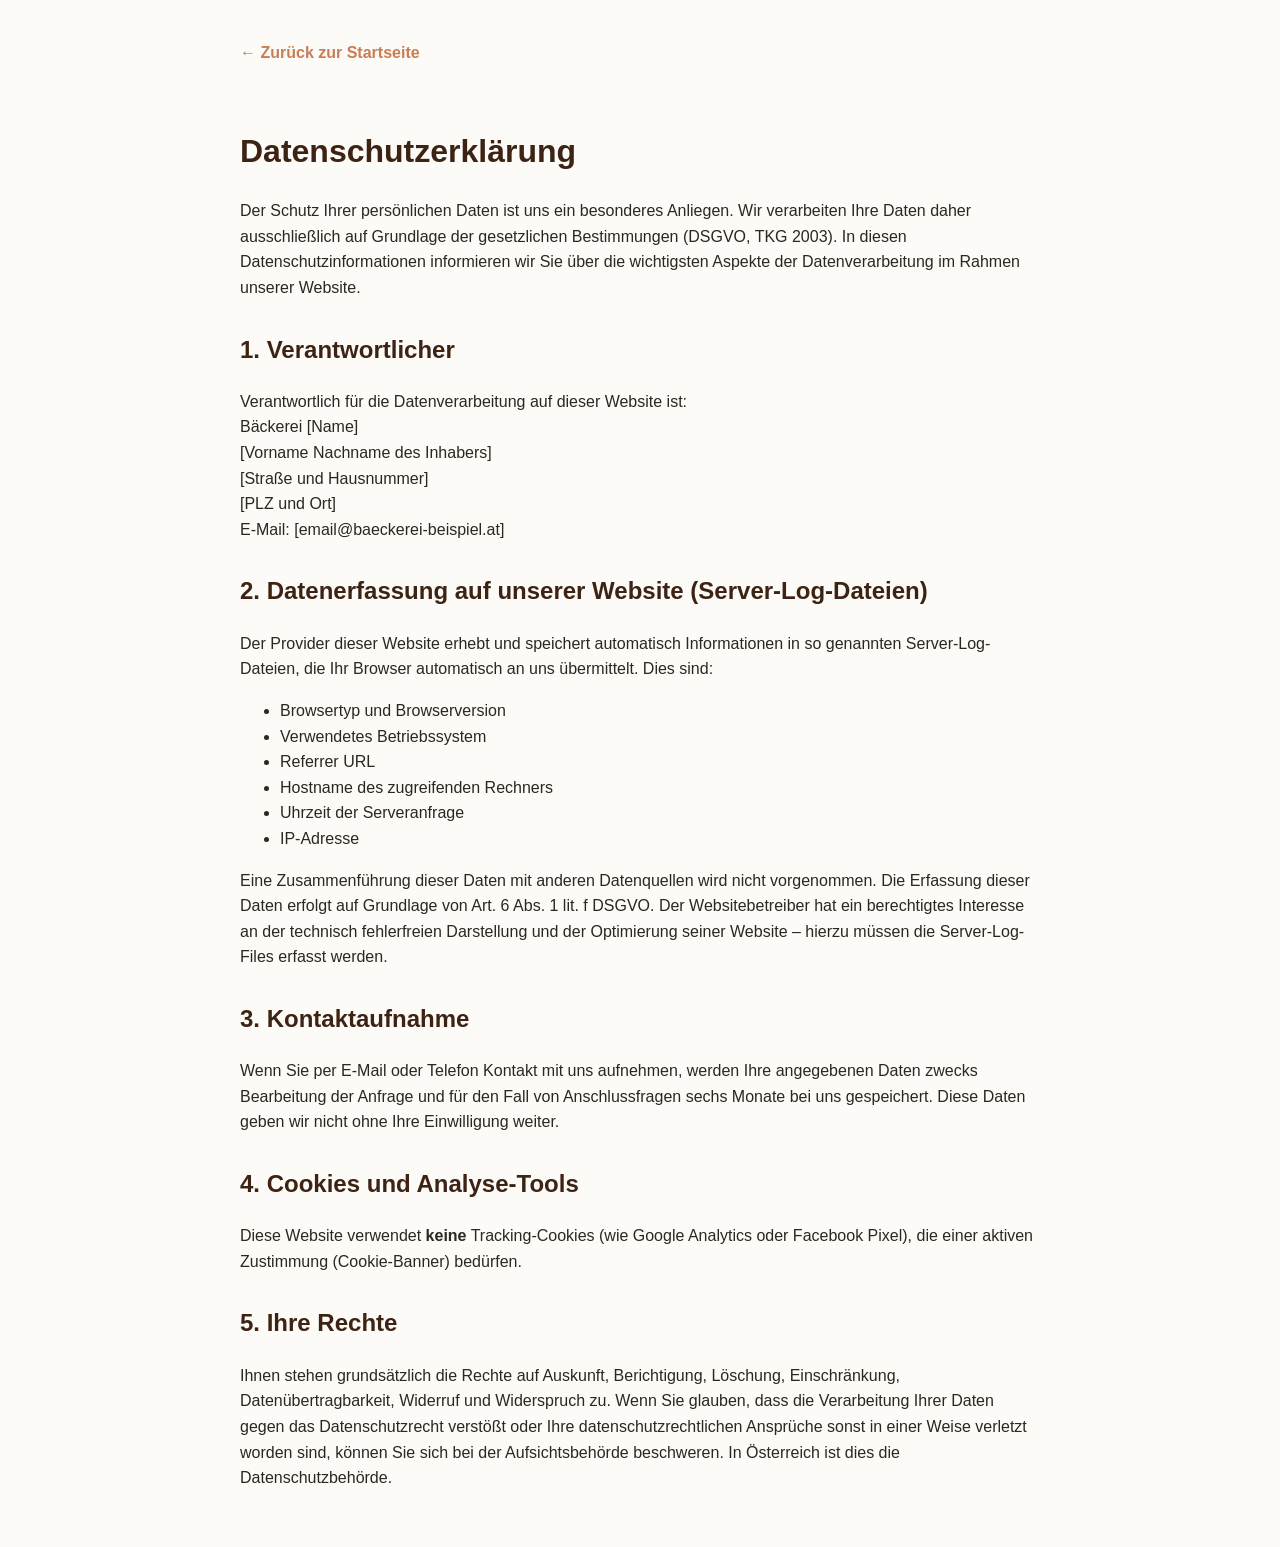
==== datenschutz.html @ de58e801 "3" ====
<!DOCTYPE html>
<html lang="de">
<head>
    <meta charset="UTF-8">
    <meta name="viewport" content="width=device-width, initial-scale=1.0">
    <title>Datenschutzerklärung – Bäckerei [Name]</title>
    <style>
        body {
            font-family: sans-serif;
            line-height: 1.6;
            color: #2D2623;
            background-color: #FDFBF7;
            max-width: 800px;
            margin: 0 auto;
            padding: 40px 20px;
        }
        h1, h2, h3 { color: #3D2314; margin-top: 30px; }
        a { color: #C87D55; text-decoration: none; }
        a:hover { text-decoration: underline; }
        .back-link { display: inline-block; margin-bottom: 30px; font-weight: bold; }
    </style>
</head>
<body>

    <a href="index.html" class="back-link">← Zurück zur Startseite</a>

    <h1>Datenschutzerklärung</h1>
    <p>Der Schutz Ihrer persönlichen Daten ist uns ein besonderes Anliegen. Wir verarbeiten Ihre Daten daher ausschließlich auf Grundlage der gesetzlichen Bestimmungen (DSGVO, TKG 2003). In diesen Datenschutzinformationen informieren wir Sie über die wichtigsten Aspekte der Datenverarbeitung im Rahmen unserer Website.</p>

    <h2>1. Verantwortlicher</h2>
    <p>
        Verantwortlich für die Datenverarbeitung auf dieser Website ist:<br>
        Bäckerei [Name]<br>
        [Vorname Nachname des Inhabers]<br>
        [Straße und Hausnummer]<br>
        [PLZ und Ort]<br>
        E-Mail: [email@baeckerei-beispiel.at]
    </p>

    <h2>2. Datenerfassung auf unserer Website (Server-Log-Dateien)</h2>
    <p>
        Der Provider dieser Website erhebt und speichert automatisch Informationen in so genannten Server-Log-Dateien, die Ihr Browser automatisch an uns übermittelt. Dies sind:<br>
        <ul>
            <li>Browsertyp und Browserversion</li>
            <li>Verwendetes Betriebssystem</li>
            <li>Referrer URL</li>
            <li>Hostname des zugreifenden Rechners</li>
            <li>Uhrzeit der Serveranfrage</li>
            <li>IP-Adresse</li>
        </ul>
        Eine Zusammenführung dieser Daten mit anderen Datenquellen wird nicht vorgenommen. Die Erfassung dieser Daten erfolgt auf Grundlage von Art. 6 Abs. 1 lit. f DSGVO. Der Websitebetreiber hat ein berechtigtes Interesse an der technisch fehlerfreien Darstellung und der Optimierung seiner Website – hierzu müssen die Server-Log-Files erfasst werden.
    </p>

    <h2>3. Kontaktaufnahme</h2>
    <p>
        Wenn Sie per E-Mail oder Telefon Kontakt mit uns aufnehmen, werden Ihre angegebenen Daten zwecks Bearbeitung der Anfrage und für den Fall von Anschlussfragen sechs Monate bei uns gespeichert. Diese Daten geben wir nicht ohne Ihre Einwilligung weiter.
    </p>

    <h2>4. Cookies und Analyse-Tools</h2>
    <p>
        Diese Website verwendet <strong>keine</strong> Tracking-Cookies (wie Google Analytics oder Facebook Pixel), die einer aktiven Zustimmung (Cookie-Banner) bedürfen.
    </p>

    <h2>5. Ihre Rechte</h2>
    <p>
        Ihnen stehen grundsätzlich die Rechte auf Auskunft, Berichtigung, Löschung, Einschränkung, Datenübertragbarkeit, Widerruf und Widerspruch zu. Wenn Sie glauben, dass die Verarbeitung Ihrer Daten gegen das Datenschutzrecht verstößt oder Ihre datenschutzrechtlichen Ansprüche sonst in einer Weise verletzt worden sind, können Sie sich bei der Aufsichtsbehörde beschweren. In Österreich ist dies die Datenschutzbehörde.
    </p>

</body>
</html>
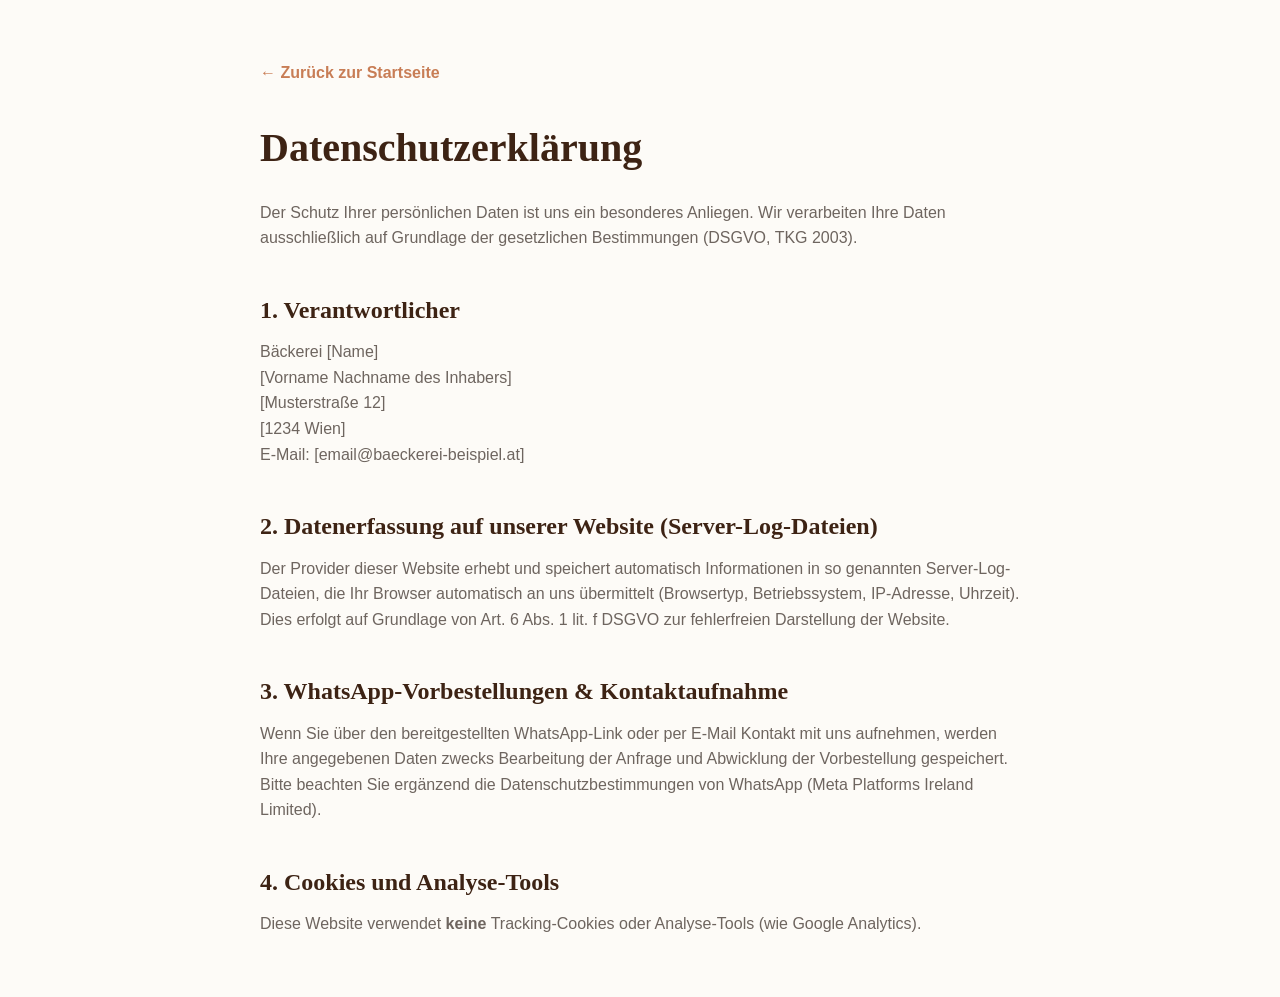
==== commit f49753eb: "4" ====
--- a/datenschutz.html
+++ b/datenschutz.html
@@ -4,67 +4,41 @@
     <meta charset="UTF-8">
     <meta name="viewport" content="width=device-width, initial-scale=1.0">
     <title>Datenschutzerklärung – Bäckerei [Name]</title>
-    <style>
-        body {
-            font-family: sans-serif;
-            line-height: 1.6;
-            color: #2D2623;
-            background-color: #FDFBF7;
-            max-width: 800px;
-            margin: 0 auto;
-            padding: 40px 20px;
-        }
-        h1, h2, h3 { color: #3D2314; margin-top: 30px; }
-        a { color: #C87D55; text-decoration: none; }
-        a:hover { text-decoration: underline; }
-        .back-link { display: inline-block; margin-bottom: 30px; font-weight: bold; }
-    </style>
+    <!-- Greift auf dieselbe CSS-Datei zu! -->
+    <link rel="stylesheet" href="style.css">
 </head>
 <body>
 
-    <a href="index.html" class="back-link">← Zurück zur Startseite</a>
+    <main class="legal-container animate delay-1">
+        <a href="index.html" class="back-link">← Zurück zur Startseite</a>
 
-    <h1>Datenschutzerklärung</h1>
-    <p>Der Schutz Ihrer persönlichen Daten ist uns ein besonderes Anliegen. Wir verarbeiten Ihre Daten daher ausschließlich auf Grundlage der gesetzlichen Bestimmungen (DSGVO, TKG 2003). In diesen Datenschutzinformationen informieren wir Sie über die wichtigsten Aspekte der Datenverarbeitung im Rahmen unserer Website.</p>
+        <h1>Datenschutzerklärung</h1>
+        <p>Der Schutz Ihrer persönlichen Daten ist uns ein besonderes Anliegen. Wir verarbeiten Ihre Daten ausschließlich auf Grundlage der gesetzlichen Bestimmungen (DSGVO, TKG 2003).</p>
 
-    <h2>1. Verantwortlicher</h2>
-    <p>
-        Verantwortlich für die Datenverarbeitung auf dieser Website ist:<br>
-        Bäckerei [Name]<br>
-        [Vorname Nachname des Inhabers]<br>
-        [Straße und Hausnummer]<br>
-        [PLZ und Ort]<br>
-        E-Mail: [email@baeckerei-beispiel.at]
-    </p>
+        <h2>1. Verantwortlicher</h2>
+        <p>
+            Bäckerei [Name]<br>
+            [Vorname Nachname des Inhabers]<br>
+            [Musterstraße 12]<br>
+            [1234 Wien]<br>
+            E-Mail: [email@baeckerei-beispiel.at]
+        </p>
 
-    <h2>2. Datenerfassung auf unserer Website (Server-Log-Dateien)</h2>
-    <p>
-        Der Provider dieser Website erhebt und speichert automatisch Informationen in so genannten Server-Log-Dateien, die Ihr Browser automatisch an uns übermittelt. Dies sind:<br>
-        <ul>
-            <li>Browsertyp und Browserversion</li>
-            <li>Verwendetes Betriebssystem</li>
-            <li>Referrer URL</li>
-            <li>Hostname des zugreifenden Rechners</li>
-            <li>Uhrzeit der Serveranfrage</li>
-            <li>IP-Adresse</li>
-        </ul>
-        Eine Zusammenführung dieser Daten mit anderen Datenquellen wird nicht vorgenommen. Die Erfassung dieser Daten erfolgt auf Grundlage von Art. 6 Abs. 1 lit. f DSGVO. Der Websitebetreiber hat ein berechtigtes Interesse an der technisch fehlerfreien Darstellung und der Optimierung seiner Website – hierzu müssen die Server-Log-Files erfasst werden.
-    </p>
+        <h2>2. Datenerfassung auf unserer Website (Server-Log-Dateien)</h2>
+        <p>
+            Der Provider dieser Website erhebt und speichert automatisch Informationen in so genannten Server-Log-Dateien, die Ihr Browser automatisch an uns übermittelt (Browsertyp, Betriebssystem, IP-Adresse, Uhrzeit). Dies erfolgt auf Grundlage von Art. 6 Abs. 1 lit. f DSGVO zur fehlerfreien Darstellung der Website.
+        </p>
 
-    <h2>3. Kontaktaufnahme</h2>
-    <p>
-        Wenn Sie per E-Mail oder Telefon Kontakt mit uns aufnehmen, werden Ihre angegebenen Daten zwecks Bearbeitung der Anfrage und für den Fall von Anschlussfragen sechs Monate bei uns gespeichert. Diese Daten geben wir nicht ohne Ihre Einwilligung weiter.
-    </p>
+        <h2>3. WhatsApp-Vorbestellungen & Kontaktaufnahme</h2>
+        <p>
+            Wenn Sie über den bereitgestellten WhatsApp-Link oder per E-Mail Kontakt mit uns aufnehmen, werden Ihre angegebenen Daten zwecks Bearbeitung der Anfrage und Abwicklung der Vorbestellung gespeichert. Bitte beachten Sie ergänzend die Datenschutzbestimmungen von WhatsApp (Meta Platforms Ireland Limited).
+        </p>
 
-    <h2>4. Cookies und Analyse-Tools</h2>
-    <p>
-        Diese Website verwendet <strong>keine</strong> Tracking-Cookies (wie Google Analytics oder Facebook Pixel), die einer aktiven Zustimmung (Cookie-Banner) bedürfen.
-    </p>
-
-    <h2>5. Ihre Rechte</h2>
-    <p>
-        Ihnen stehen grundsätzlich die Rechte auf Auskunft, Berichtigung, Löschung, Einschränkung, Datenübertragbarkeit, Widerruf und Widerspruch zu. Wenn Sie glauben, dass die Verarbeitung Ihrer Daten gegen das Datenschutzrecht verstößt oder Ihre datenschutzrechtlichen Ansprüche sonst in einer Weise verletzt worden sind, können Sie sich bei der Aufsichtsbehörde beschweren. In Österreich ist dies die Datenschutzbehörde.
-    </p>
+        <h2>4. Cookies und Analyse-Tools</h2>
+        <p>
+            Diese Website verwendet <strong>keine</strong> Tracking-Cookies oder Analyse-Tools (wie Google Analytics).
+        </p>
+    </main>
 
 </body>
 </html>
--- a/style.css
+++ b/style.css
@@ -0,0 +1,288 @@
+/* =========================================
+   VARIABLEN & GRUNDLAGEN
+   ========================================= */
+:root {
+    --bg-color: #FDFBF7;
+    --surface-color: #FFFFFF;
+    --primary-color: #3D2314;
+    --accent-color: #C87D55;
+    --accent-hover: #A6623D;
+    --whatsapp-color: #25D366;
+    --whatsapp-hover: #1EBE5C;
+    --text-color: #2D2623;
+    --text-muted: #6E655F;
+    --border-color: #EFE9E1;
+    --radius: 16px;
+    --shadow: 0 10px 30px rgba(61, 35, 20, 0.05);
+    --shadow-hover: 0 20px 40px rgba(61, 35, 20, 0.12);
+}
+
+* {
+    box-sizing: border-box;
+    margin: 0;
+    padding: 0;
+}
+
+body {
+    font-family: 'Plus Jakarta Sans', sans-serif;
+    background-color: var(--bg-color);
+    color: var(--text-color);
+    line-height: 1.6;
+    -webkit-font-smoothing: antialiased;
+    overflow-x: hidden;
+}
+
+h1, h2, h3, h4 {
+    font-family: 'Playfair Display', serif;
+    color: var(--primary-color);
+    font-weight: 700;
+}
+
+/* =========================================
+   ANIMATIONEN
+   ========================================= */
+@keyframes fadeInUp {
+    from { opacity: 0; transform: translateY(30px); }
+    to { opacity: 1; transform: translateY(0); }
+}
+
+.animate {
+    animation: fadeInUp 0.9s cubic-bezier(0.16, 1, 0.3, 1) forwards;
+    opacity: 0;
+}
+.delay-1 { animation-delay: 0.1s; }
+.delay-2 { animation-delay: 0.25s; }
+.delay-3 { animation-delay: 0.4s; }
+
+/* =========================================
+   TOP BANNER & NAVIGATION
+   ========================================= */
+.top-banner {
+    background-color: var(--accent-color);
+    color: white;
+    text-align: center;
+    padding: 8px 20px;
+    font-size: 0.9rem;
+    font-weight: 500;
+}
+
+nav {
+    display: flex;
+    justify-content: space-between;
+    align-items: center;
+    padding: 20px 8%;
+    background: rgba(253, 251, 247, 0.95);
+    backdrop-filter: blur(10px);
+    border-bottom: 1px solid var(--border-color);
+    position: sticky;
+    top: 0;
+    z-index: 100;
+}
+
+.logo {
+    font-size: 1.4rem;
+    font-weight: 700;
+    color: var(--primary-color);
+    text-decoration: none;
+    letter-spacing: -0.5px;
+    transition: transform 0.3s ease;
+}
+
+.logo:hover { transform: scale(1.02); }
+
+.btn-phone {
+    background-color: var(--primary-color);
+    color: white;
+    padding: 12px 24px;
+    border-radius: 50px;
+    text-decoration: none;
+    font-weight: 600;
+    font-size: 0.9rem;
+    transition: all 0.3s ease;
+}
+
+.btn-phone:hover {
+    background-color: #27160C;
+    transform: translateY(-2px);
+}
+
+/* =========================================
+   HERO SEKTION
+   ========================================= */
+.hero {
+    display: grid;
+    grid-template-columns: 1fr 1fr;
+    gap: 50px;
+    align-items: center;
+    padding: 60px 8%;
+    max-width: 1300px;
+    margin: 0 auto;
+}
+
+.hero-text h1 {
+    font-size: 3.4rem;
+    line-height: 1.15;
+    margin-bottom: 24px;
+}
+
+.hero-text p {
+    font-size: 1.15rem;
+    color: var(--text-muted);
+    margin-bottom: 30px;
+}
+
+.hero-image img {
+    width: 100%;
+    height: 480px;
+    object-fit: cover;
+    border-radius: var(--radius);
+    box-shadow: var(--shadow-hover);
+}
+
+/* =========================================
+   FEATURES & BACKPLAN
+   ========================================= */
+.section-padding {
+    padding: 80px 8%;
+    max-width: 1300px;
+    margin: 0 auto;
+}
+
+.text-center { text-align: center; }
+.section-title { font-size: 2.6rem; margin-bottom: 12px; }
+.section-sub { color: var(--text-muted); margin-bottom: 50px; }
+
+.features {
+    display: grid;
+    grid-template-columns: repeat(auto-fit, minmax(250px, 1fr));
+    gap: 24px;
+    margin-top: -30px;
+}
+
+.feature-card {
+    background: var(--surface-color);
+    padding: 32px;
+    border-radius: var(--radius);
+    border: 1px solid var(--border-color);
+    box-shadow: var(--shadow);
+    transition: transform 0.3s ease;
+}
+
+.feature-card:hover { transform: translateY(-8px); }
+
+/* Backplan (Neu) */
+.backplan-grid {
+    display: grid;
+    grid-template-columns: repeat(auto-fit, minmax(200px, 1fr));
+    gap: 20px;
+    margin-top: 30px;
+}
+
+.backplan-item {
+    background: var(--surface-color);
+    padding: 20px;
+    border-radius: 12px;
+    border: 1px solid var(--border-color);
+    text-align: left;
+}
+.backplan-day { color: var(--accent-color); font-weight: 700; margin-bottom: 8px; font-size: 0.9rem; text-transform: uppercase; }
+.backplan-bread { font-family: 'Playfair Display', serif; font-size: 1.2rem; font-weight: 600; color: var(--primary-color); }
+
+/* =========================================
+   PRODUKTE & VORBESTELLUNG
+   ========================================= */
+.grid {
+    display: grid;
+    grid-template-columns: repeat(auto-fit, minmax(300px, 1fr));
+    gap: 32px;
+    text-align: left;
+}
+
+.card {
+    background: var(--surface-color);
+    border-radius: var(--radius);
+    overflow: hidden;
+    border: 1px solid var(--border-color);
+}
+.card img { width: 100%; height: 240px; object-fit: cover; }
+.card-body { padding: 28px; }
+
+/* WhatsApp Vorbestellung (Neu) */
+.preorder-section {
+    background: #F4EBE1;
+    border-radius: var(--radius);
+    padding: 50px;
+    text-align: center;
+    margin: 60px 8%;
+    max-width: 1300px;
+}
+.btn-whatsapp {
+    display: inline-flex;
+    align-items: center;
+    gap: 10px;
+    background-color: var(--whatsapp-color);
+    color: white;
+    padding: 16px 32px;
+    border-radius: 50px;
+    text-decoration: none;
+    font-weight: 600;
+    font-size: 1.1rem;
+    margin-top: 20px;
+    transition: background-color 0.3s ease;
+}
+.btn-whatsapp:hover { background-color: var(--whatsapp-hover); }
+
+/* =========================================
+   INFO, FOOTER & LEGAL SEITEN
+   ========================================= */
+.info-section {
+    background-color: var(--primary-color);
+    color: white;
+    padding: 80px 8%;
+}
+
+.info-container {
+    max-width: 1100px;
+    margin: 0 auto;
+    display: grid;
+    grid-template-columns: 1fr 1fr;
+    gap: 60px;
+}
+
+.info-box h3 { color: #F4EBE1; font-size: 2rem; margin-bottom: 24px; }
+.info-list { list-style: none; }
+.info-list li { display: flex; justify-content: space-between; padding: 12px 0; border-bottom: 1px solid rgba(255,255,255,0.1); color: #E5DCD3; }
+.info-list li strong { color: white; }
+
+.service-icons { display: flex; gap: 15px; margin-top: 20px; }
+.service-icons span { background: rgba(255,255,255,0.1); padding: 8px 16px; border-radius: 50px; font-size: 0.85rem; color: #E5DCD3; }
+
+footer {
+    text-align: center;
+    padding: 40px 20px;
+    background-color: #27160C;
+    color: #A3968C;
+    font-size: 0.85rem;
+}
+.footer-links a { color: #E5DCD3; text-decoration: none; margin: 0 10px; }
+.footer-links a:hover { color: var(--accent-color); }
+
+/* Legal Pages (Impressum & Datenschutz) */
+.legal-container {
+    max-width: 800px;
+    margin: 60px auto;
+    padding: 0 20px;
+}
+.legal-container h1 { margin-bottom: 20px; font-size: 2.5rem; }
+.legal-container h2 { margin-top: 40px; margin-bottom: 10px; font-size: 1.5rem; }
+.legal-container p, .legal-container ul { margin-bottom: 20px; color: var(--text-muted); }
+.legal-container a { color: var(--accent-color); text-decoration: none; font-weight: 600; }
+.back-link { display: inline-block; margin-bottom: 30px; font-weight: 600; color: var(--primary-color); text-decoration: none; }
+
+/* Responsive */
+@media (max-width: 850px) {
+    .hero, .info-container { grid-template-columns: 1fr; text-align: center; }
+    .hero-text h1 { font-size: 2.5rem; }
+    .info-list li { flex-direction: column; text-align: left; }
+    .service-icons { flex-wrap: wrap; justify-content: center; }
+}
